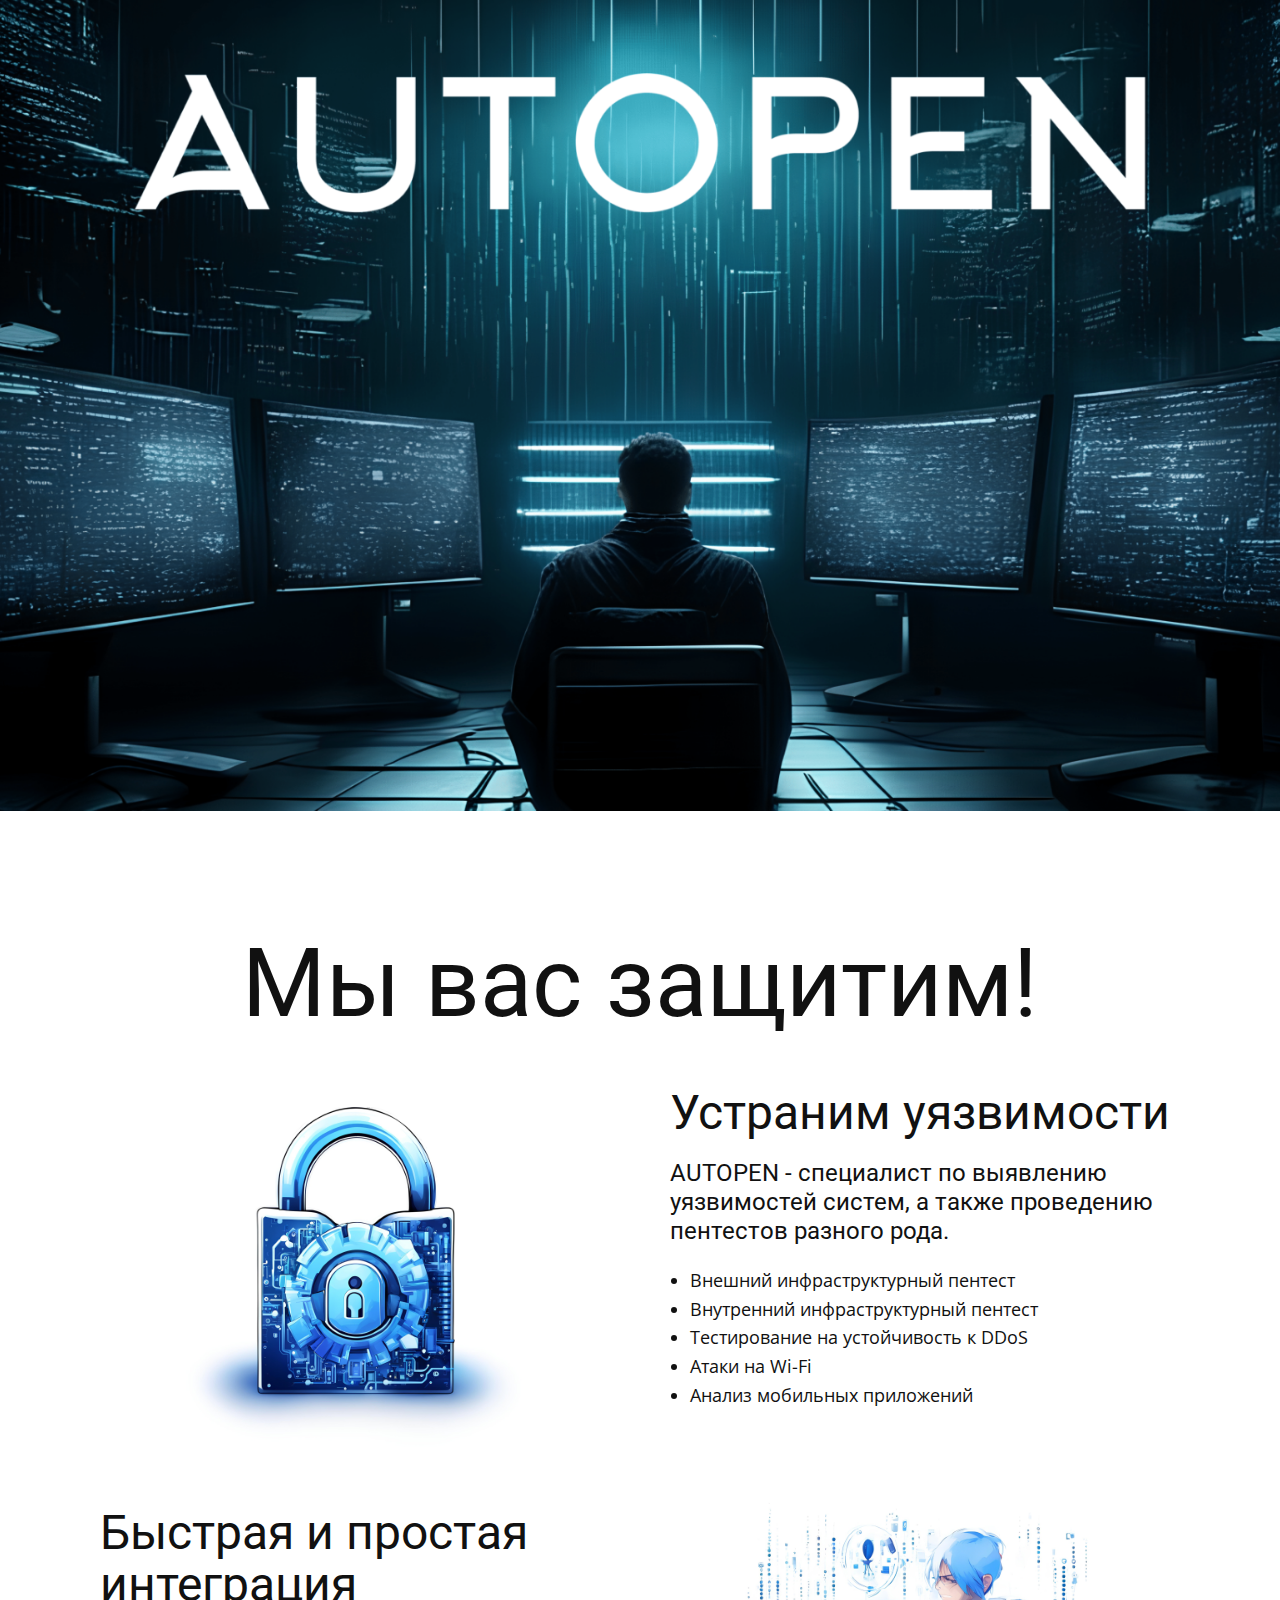
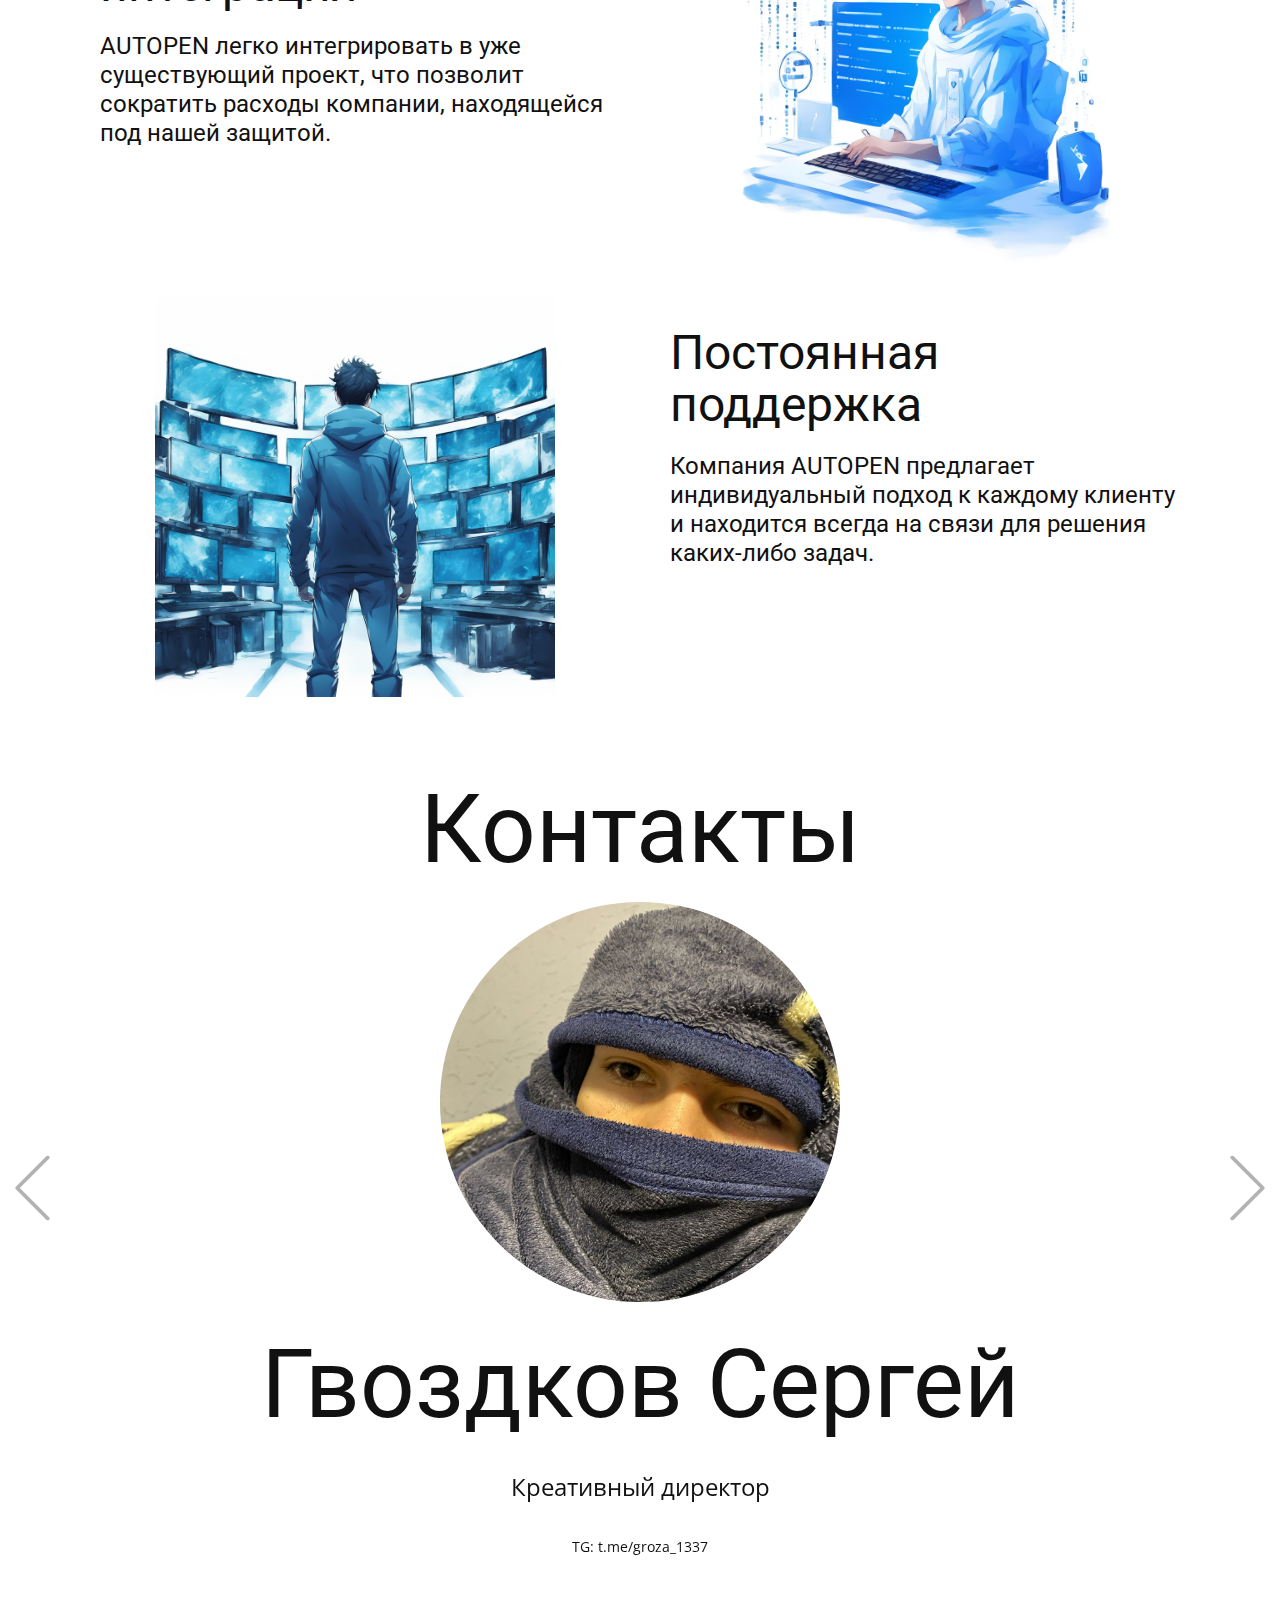
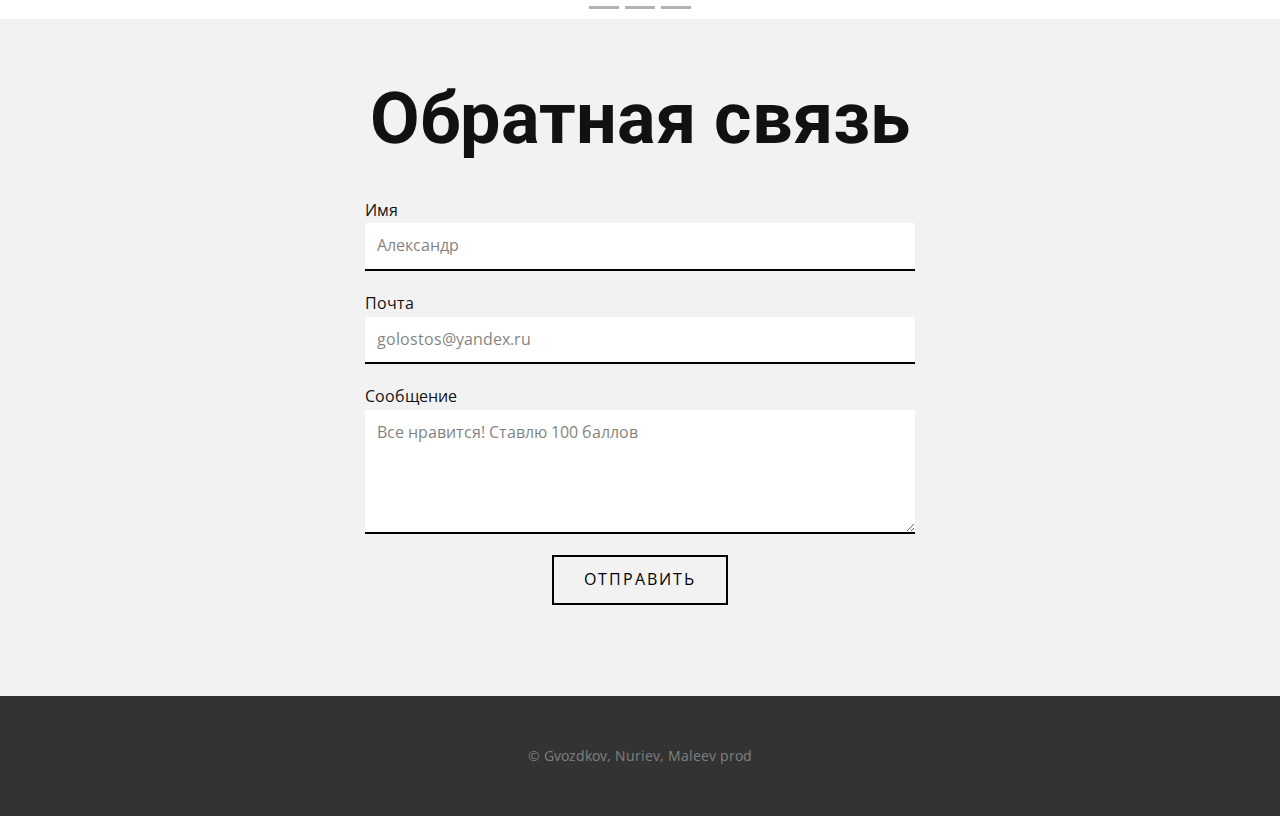
==== index.html @ 4f93045b "h" ====
<!DOCTYPE html>
<html style="font-size: 16px;" lang="ru"><head>
    <meta name="viewport" content="width=device-width, initial-scale=1.0">
    <meta charset="utf-8">
    <meta name="keywords" content="">
    <meta name="description" content="">
    <title>AUTOPEN</title>
    <link rel="stylesheet" href="nicepage.css" media="screen">
<link rel="stylesheet" href="Главная.css" media="screen">
    <script class="u-script" type="text/javascript" src="jquery-1.9.1.min.js" defer=""></script>
    <script class="u-script" type="text/javascript" src="nicepage.js" defer=""></script>
    <meta name="generator" content="Nicepage 6.2.4, nicepage.com">
    <meta name="referrer" content="origin">
    <link id="u-theme-google-font" rel="stylesheet" href="https://fonts.googleapis.com/css?family=Roboto:100,100i,300,300i,400,400i,500,500i,700,700i,900,900i|Open+Sans:300,300i,400,400i,500,500i,600,600i,700,700i,800,800i">
    
    
    
    
    
    <script type="application/ld+json">{
		"@context": "http://schema.org",
		"@type": "Organization",
		"name": "WebSite6116519",
		"url": "/"
}</script>
    <meta name="theme-color" content="#478ac9">
    <meta property="og:title" content="Главная">
    <meta property="og:description" content="">
    <meta property="og:type" content="website">
    <link rel="canonical" href="/">
  <meta data-intl-tel-input-cdn-path="intlTelInput/"></head>
  <body data-home-page="https://website6116519.nicepage.io/Главная.html?version=f4e6a66a-c5e0-342e-1079-98bac5b09e58" data-home-page-title="Главная" data-path-to-root="./" data-include-products="false" class="u-body u-xl-mode" data-lang="ru">
    <section class="u-clearfix u-container-align-center u-image u-parallax u-section-1" id="sec-3886" data-image-width="4092" data-image-height="2304">
      <div class="u-clearfix u-sheet u-sheet-1"></div>
    </section>
    <section class="u-clearfix u-section-2" id="sec-6c31">
      <div class="u-clearfix u-sheet u-sheet-1">
        <h1 class="u-align-center u-text u-text-default u-title u-text-1">Мы вас защитим!</h1>
        <div class="data-layout-selected u-clearfix u-expanded-width u-layout-wrap u-layout-wrap-1">
          <div class="u-layout">
            <div class="u-layout-row">
              <div class="u-container-align-center u-container-style u-image u-image-contain u-layout-cell u-size-30 u-image-1" data-image-width="1920" data-image-height="1920">
                <div class="u-container-layout u-container-layout-1"></div>
              </div>
              <div class="u-container-style u-layout-cell u-size-30 u-layout-cell-2">
                <div class="u-container-layout u-container-layout-2">
                  <h2 class="u-text u-text-default u-text-2"> Устраним уязвимости</h2>
                  <h4 class="u-text u-text-default u-text-3"> AUTOPEN - специалист по выявлению уязвимостей систем, а также проведению пентестов разного рода.</h4>
                  <ul class="u-text u-text-default u-text-4">
                    <li> Внешний инфраструктурный пентест</li>
                    <li> Внутренний инфраструктурный пентест</li>
                    <li> Тестирование на устойчивость к DDoS</li>
                    <li>Атаки на Wi-Fi<br>
                    </li>
                    <li>Анализ мобильных приложений<br>
                    </li>
                  </ul>
                </div>
              </div>
            </div>
          </div>
        </div>
        <div class="data-layout-selected u-clearfix u-expanded-width u-layout-wrap u-layout-wrap-2">
          <div class="u-layout">
            <div class="u-layout-row">
              <div class="u-container-style u-layout-cell u-size-30 u-layout-cell-3">
                <div class="u-container-layout u-container-layout-3">
                  <h2 class="u-text u-text-default u-text-5"> Быстрая и простая интеграция</h2>
                  <h4 class="u-text u-text-default u-text-6"> AUTOPEN легко интегрировать в уже существующий проект, что позволит сократить расходы компании, находящейся под нашей защитой.</h4>
                </div>
              </div>
              <div class="u-container-align-center u-container-style u-image u-image-contain u-layout-cell u-size-30 u-image-2" data-image-width="1920" data-image-height="1920">
                <div class="u-container-layout u-container-layout-4"></div>
              </div>
            </div>
          </div>
        </div>
        <div class="data-layout-selected u-clearfix u-expanded-width u-layout-wrap u-layout-wrap-3">
          <div class="u-layout">
            <div class="u-layout-row">
              <div class="u-container-align-center u-container-style u-image u-image-contain u-layout-cell u-size-30 u-image-3" data-image-width="1920" data-image-height="1920">
                <div class="u-container-layout u-container-layout-5"></div>
              </div>
              <div class="u-container-style u-layout-cell u-size-30 u-layout-cell-6">
                <div class="u-container-layout u-container-layout-6">
                  <h2 class="u-text u-text-default u-text-7"> Постоянная поддержка</h2>
                  <h4 class="u-text u-text-default u-text-8"> Компания AUTOPEN предлагает индивидуальный подход к каждому клиенту и находится всегда на связи для решения каких-либо задач.</h4>
                </div>
              </div>
            </div>
          </div>
        </div>
      </div>
    </section>
    <section class="u-carousel u-slide u-block-c833-1" id="carousel_ba9e" data-interval="5000" data-u-ride="carousel">
      <ol class="u-absolute-hcenter u-carousel-indicators u-block-c833-2">
        <li data-u-target="#carousel_ba9e" class="u-active u-grey-30" data-u-slide-to="0"></li>
        <li data-u-target="#carousel_ba9e" class="u-grey-30" data-u-slide-to="1"></li>
        <li data-u-target="#carousel_ba9e" class="u-grey-30" data-u-slide-to="2"></li>
      </ol>
      <div class="u-carousel-inner" role="listbox">
        <div class="u-active u-align-center u-carousel-item u-clearfix u-section-3-1">
          <div class="u-clearfix u-sheet u-valign-middle u-sheet-1">
            <h1 class="u-text u-title u-text-1">Контакты</h1>
            <div alt="" class="u-align-left u-image u-image-circle u-image-1" src="" data-image-width="640" data-image-height="640"></div>
            <h1 class="u-heading-font u-text u-text-default u-title u-text-2">Гвоздков Сергей</h1>
            <p class="u-large-text u-text u-text-variant u-text-3">Креативный директор</p>
            <p class="u-small-text u-text u-text-variant u-text-4">
              <a class="u-active-none u-border-none u-btn u-button-link u-button-style u-hover-none u-none u-text-body-color u-btn-1" data-href="https://t.me/groza_1337" data-target="_blank">TG: t.me/groza_1337</a>
            </p>
          </div>
        </div>
        <div class="u-align-center u-carousel-item u-clearfix u-section-3-2">
          <div class="u-clearfix u-sheet u-valign-middle u-sheet-1">
            <h1 class="u-text u-title u-text-1">Контакты</h1>
            <div alt="" class="u-align-left u-image u-image-circle u-image-1" src="" data-image-width="853" data-image-height="1280"></div>
            <h1 class="u-heading-font u-text u-text-default u-title u-text-2">Нуриев Ильяс</h1>
            <p class="u-large-text u-text u-text-variant u-text-3">Исполнительный директор</p>
            <p class="u-small-text u-text u-text-variant u-text-4">
              <a class="u-active-none u-border-none u-btn u-button-link u-button-style u-hover-none u-none u-text-body-color u-btn-1" data-href="https://t.me/urnurii" data-target="_blank">TG: t.me/urnurii</a>
            </p>
          </div>
        </div>
        <div class="u-align-center u-carousel-item u-clearfix u-section-3-3">
          <div class="u-clearfix u-sheet u-valign-middle u-sheet-1">
            <h1 class="u-text u-title u-text-1">Контакты</h1>
            <div alt="" class="u-align-left u-image u-image-circle u-image-1" src="" data-image-width="1639" data-image-height="2160"></div>
            <h1 class="u-heading-font u-text u-text-default u-title u-text-2">Малеев Егор</h1>
            <p class="u-large-text u-text u-text-variant u-text-3">Финансовый директор</p>
            <p class="u-small-text u-text u-text-variant u-text-4">
              <a class="u-active-none u-border-none u-btn u-button-link u-button-style u-hover-none u-none u-text-body-color u-btn-1" data-href="https://t.me/velamor1" data-target="_blank">TG: t.me/velamor1</a>
            </p>
          </div>
        </div>
      </div>
      <a class="u-absolute-vcenter u-carousel-control u-carousel-control-prev u-text-grey-30 u-block-c833-3" href="#carousel_ba9e" role="button" data-u-slide="prev">
        <span aria-hidden="true">
          <svg class="u-svg-link" viewBox="0 0 477.175 477.175"><path d="M145.188,238.575l215.5-215.5c5.3-5.3,5.3-13.8,0-19.1s-13.8-5.3-19.1,0l-225.1,225.1c-5.3,5.3-5.3,13.8,0,19.1l225.1,225
                    c2.6,2.6,6.1,4,9.5,4s6.9-1.3,9.5-4c5.3-5.3,5.3-13.8,0-19.1L145.188,238.575z"></path></svg>
        </span>
        <span class="sr-only">Previous</span>
      </a>
      <a class="u-absolute-vcenter u-carousel-control u-carousel-control-next u-text-grey-30 u-block-c833-4" href="#carousel_ba9e" role="button" data-u-slide="next">
        <span aria-hidden="true">
          <svg class="u-svg-link" viewBox="0 0 477.175 477.175"><path d="M360.731,229.075l-225.1-225.1c-5.3-5.3-13.8-5.3-19.1,0s-5.3,13.8,0,19.1l215.5,215.5l-215.5,215.5
                    c-5.3,5.3-5.3,13.8,0,19.1c2.6,2.6,6.1,4,9.5,4c3.4,0,6.9-1.3,9.5-4l225.1-225.1C365.931,242.875,365.931,234.275,360.731,229.075z"></path></svg>
        </span>
        <span class="sr-only">Следующий</span>
      </a>
    </section>
    <section class="u-align-center u-clearfix u-grey-5 u-section-4" id="sec-3efd">
      <div class="u-clearfix u-sheet u-valign-middle u-sheet-1">
        <h1 class="u-text u-text-default u-text-1">Обратная связь</h1>
        <div class="u-form u-form-1">
          <form action="https://forms.nicepagesrv.com/v2/form/process" class="u-clearfix u-form-spacing-20 u-form-vertical u-inner-form" style="padding: 10px" source="email" name="form">
            <div class="u-form-group u-form-name u-label-top">
              <label for="name-3b9a" class="u-label">Имя</label>
              <input type="text" placeholder="Александр" id="name-3b9a" name="name" class="u-border-2 u-border-black u-border-no-left u-border-no-right u-border-no-top u-input u-input-rectangle u-input-1" required="">
            </div>
            <div class="u-form-email u-form-group u-label-top">
              <label for="email-3b9a" class="u-label">Почта</label>
              <input type="email" placeholder="golostos@yandex.ru" id="email-3b9a" name="email" class="u-border-2 u-border-black u-border-no-left u-border-no-right u-border-no-top u-input u-input-rectangle u-input-2" required="">
            </div>
            <div class="u-form-group u-form-message u-label-top">
              <label for="message-3b9a" class="u-label">Сообщение</label>
              <textarea placeholder="Все нравится! Ставлю 100 баллов" rows="4" cols="50" id="message-3b9a" name="message" class="u-border-2 u-border-black u-border-no-left u-border-no-right u-border-no-top u-input u-input-rectangle u-input-3" required=""></textarea>
            </div>
            <div class="u-align-center u-form-group u-form-submit u-label-top">
              <a href="#" class="u-border-2 u-border-black u-btn u-btn-rectangle u-btn-submit u-button-style u-none u-btn-1">Отправить</a>
              <input type="submit" value="submit" class="u-form-control-hidden">
            </div>
            <div class="u-form-send-message u-form-send-success">Отлично, ваше сообщение успешно отправлено!</div>
            <div class="u-form-send-error u-form-send-message">Ошибка(</div>
            <input type="hidden" value="" name="recaptchaResponse">
            <input type="hidden" name="formServices" value="cbf969c6-de54-424a-47d8-c5b8b502e97c">
          </form>
        </div>
      </div>
    </section>
    
    
     <footer class="u-align-center u-clearfix u-footer u-grey-80 u-footer" id="sec-3048"><div class="u-clearfix u-sheet u-sheet-1">
        <p class="u-small-text u-text u-text-grey-50 u-text-variant u-text-1">© Gvozdkov, Nuriev, Maleev prod</p>
      </div></footer>
  
</body></html>
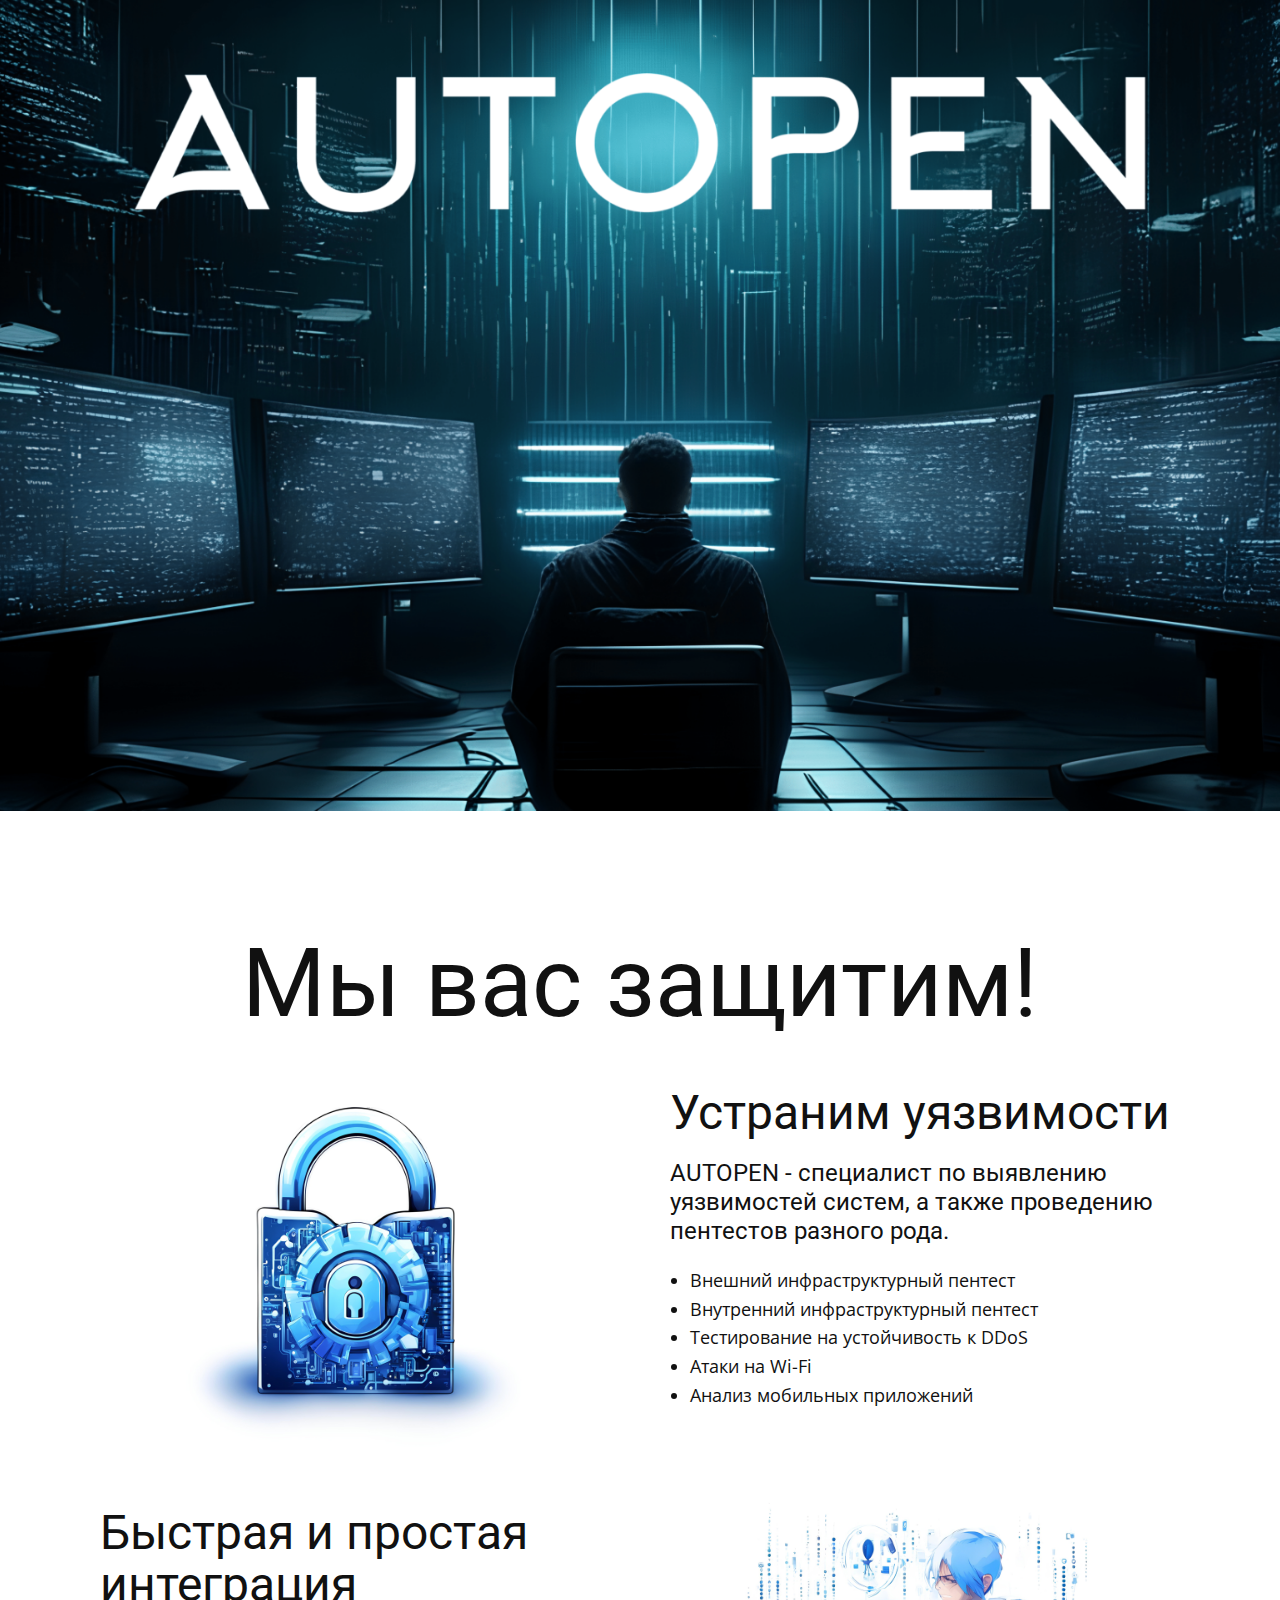
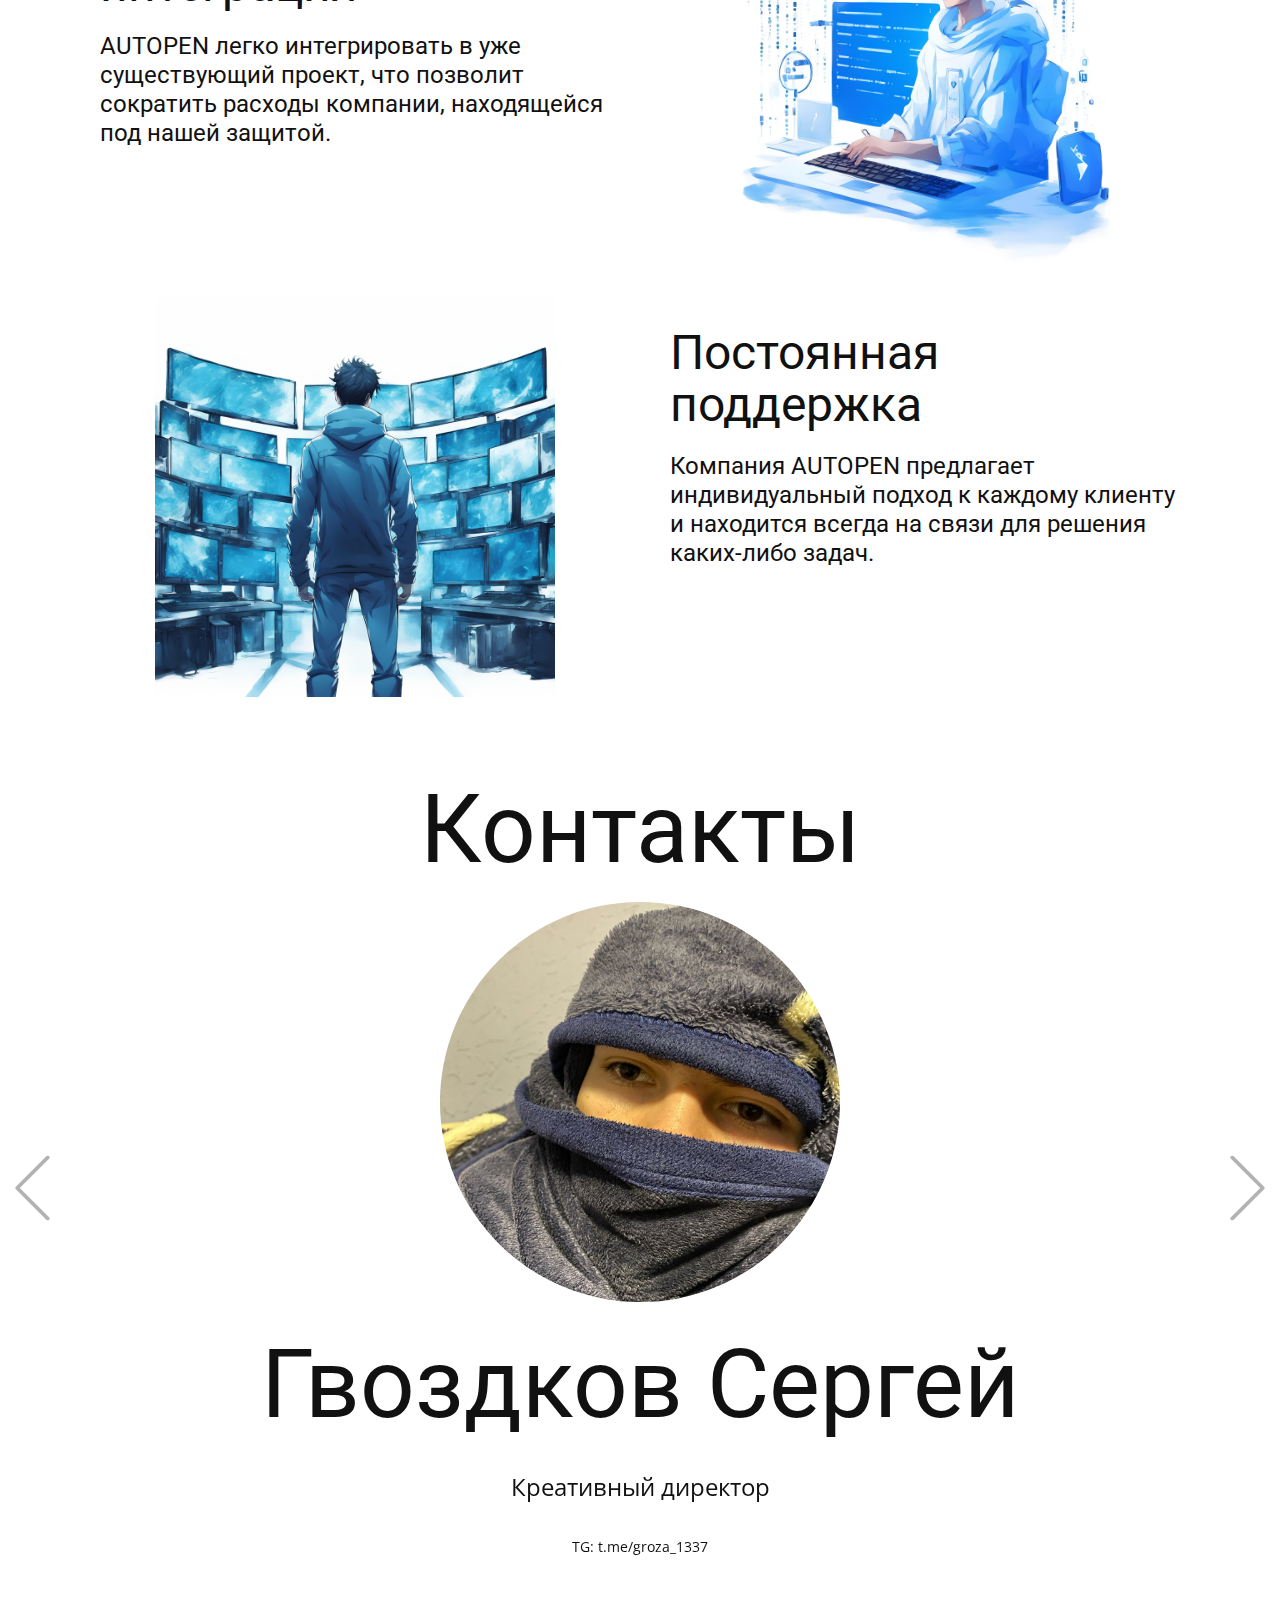
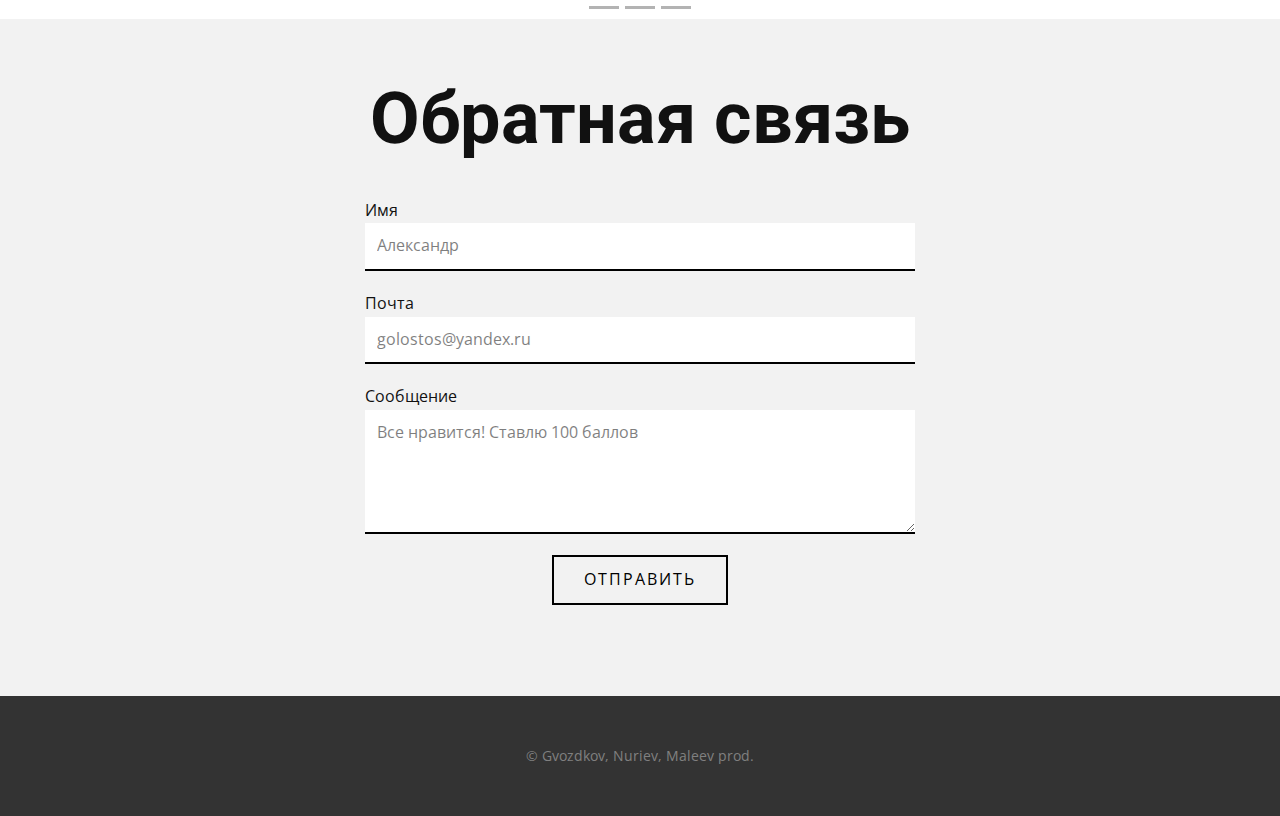
==== commit d0274f38: "gh" ====
--- a/index.html
+++ b/index.html
@@ -5,6 +5,7 @@
     <meta name="keywords" content="">
     <meta name="description" content="">
     <title>AUTOPEN</title>
+		<link rel="icon" href="images/6dc41af6-e9ce-a0b8-8875-9e7acbfdd234.svg">
     <link rel="stylesheet" href="nicepage.css" media="screen">
 <link rel="stylesheet" href="Главная.css" media="screen">
     <script class="u-script" type="text/javascript" src="jquery-1.9.1.min.js" defer=""></script>
@@ -180,7 +181,7 @@
     
     
      <footer class="u-align-center u-clearfix u-footer u-grey-80 u-footer" id="sec-3048"><div class="u-clearfix u-sheet u-sheet-1">
-        <p class="u-small-text u-text u-text-grey-50 u-text-variant u-text-1">© Gvozdkov, Nuriev, Maleev prod</p>
+        <p class="u-small-text u-text u-text-grey-50 u-text-variant u-text-1">© Gvozdkov, Nuriev, Maleev prod.</p>
       </div></footer>
   
 </body></html>